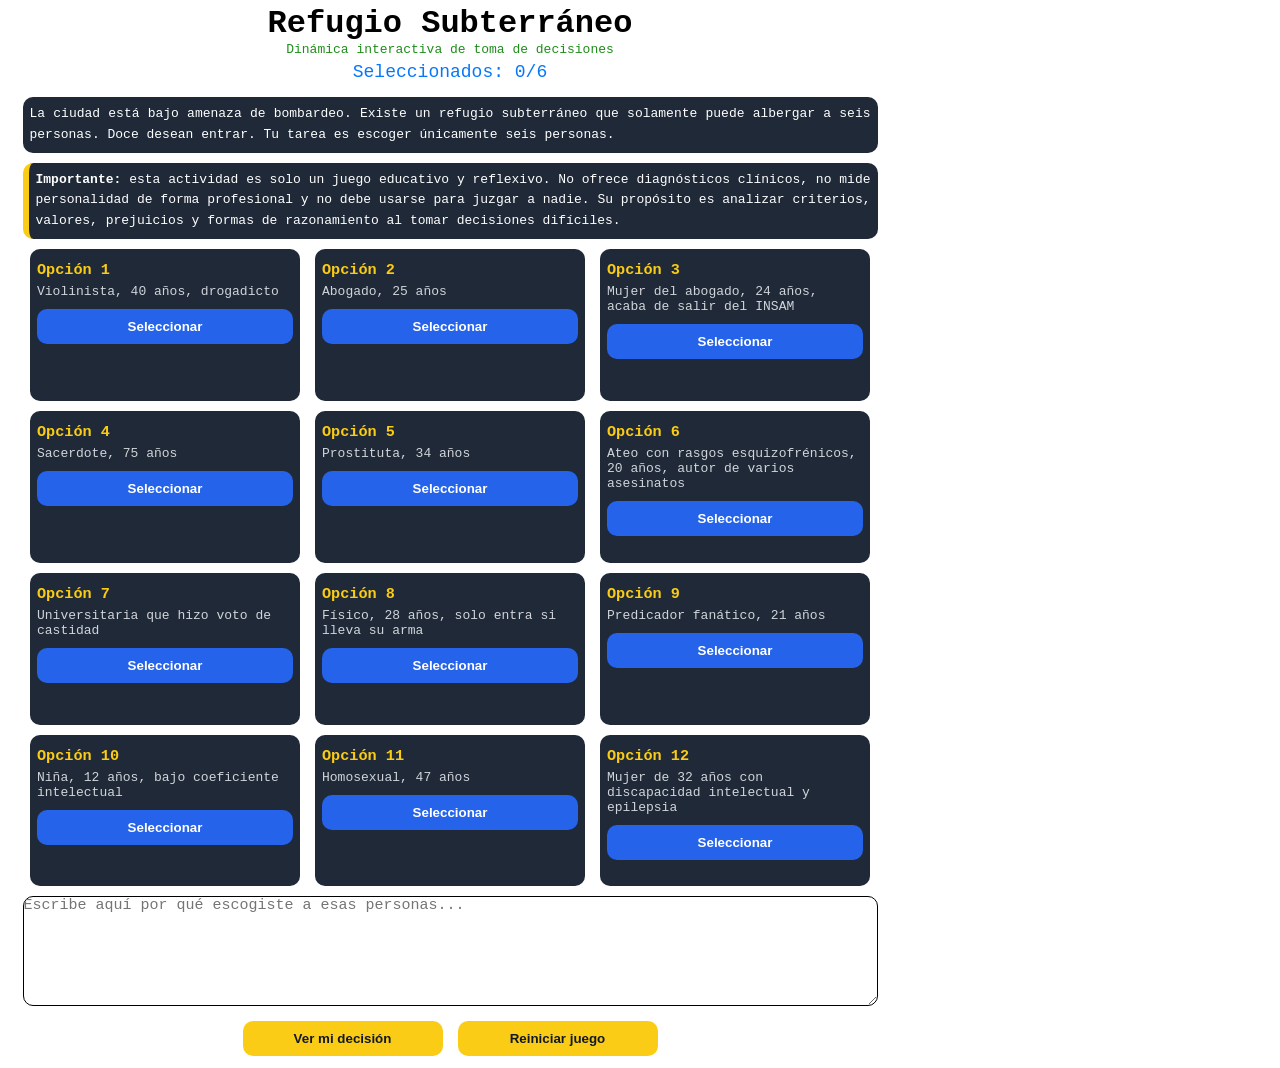
==== refugio.html @ 7399c71e "mejoras62" ====
<!DOCTYPE html>
<html lang="es">
<head>
  <meta charset="UTF-8" />
  <meta name="viewport" content="width=device-width, initial-scale=1.0" />
  <title>Refugio Subterráneo</title>

  <style>
    * {
      box-sizing: border-box;
      margin: 0;
      padding: 0;
    }

    body {
      font-family: monospace;
      color: white;
      max-width: 900px;
    }

    header {
      text-align: center;
      padding: 5px;
      background: #ffffff;
      p{color: #1e8d1a;}
    }

    header h1 {
      width: 100%;
      text-align: center;
      font-size: 32px;
      color: #000000;
      
    }

    .contador {
      margin: 5px;
      font-size: 18px;
      color: #0578fa;
    }

    main {
      width: 100%;
      margin: 0 auto;
      display: flex;
      flex-direction: column;
      justify-content: center;
      align-items: center;
    }

    .intro,
    .aviso {
      background: #1f2937;
      padding: 7px;
      border-radius: 10px;
      margin: 5px auto;
      width: 95%;
      line-height: 1.6;
      text-align: justify;
    }

    .aviso {
      border-left: 6px solid #facc15;
    }

    .personajes {
      display: flex;
      justify-content: center;
      justify-items: center;
      flex-wrap: wrap;
      align-items: center;
      width: 95%;   
    }

    .card {
      background: #1f2937;
      padding: 5px;
      border-radius: 10px;
      border: 2px solid transparent;
      transition: 0.3s;
      max-width: 95%;
      width: 270px;
      aspect-ratio: 16/9;
      margin: 5px auto;
    }

    .card.seleccionado {
      border-color: #22c55e;
      background: #064e3b;
    }

    .card h3 {
      margin: 5px auto;
      color: #facc15;
    }

    .card p {
      color: #d1d5db;
      margin: 5px auto;
    }

    button {
      width: 100%;
      padding: 10px;
      border: none;
      border-radius: 10px;
      cursor: pointer;
      background: #2563eb;
      color: white;
      font-weight: bold;
      margin: 5px auto;
    }

    button:hover {
      background: #1d4ed8;
    }

    .card.seleccionado button {
      background: #dc2626;
    }

    textarea {
      width: 95%;
      min-height: 110px;
      margin: 5px;
      border-radius: 10px;
      border: 1px solid;
      resize: vertical;
      font-size: 15px;
    }

    .acciones {
      margin: 5px;
      display: flex;
      gap: 15px;
      flex-wrap: wrap;
    }

    .acciones button {
      flex: 1;
      min-width: 200px;
      background: #facc15;
      color: #111827;
    }

    .resultado {
      margin: 5px;
      padding: 5px;
      background: #020617;
      border-radius: 10px;
      display: none;
      line-height: 1.6;
    }

    .perfil {
      margin: 5px;
      padding: 5px;
      background: #1f2937;
      border-radius: 10px;
      border-left: 6px solid #22c55e;
    }

    .barra {
      margin: 5px;
    }

    .barra span {
      display: block;
      margin: 5px;
    }

    .progreso {
      width: 100%;
      background: #374151;
      border-radius: 10px;
      overflow: hidden;
    }

    .relleno {
      height: 18px;
      background: #22c55e;
      width: 0%;
      text-align: right;
      padding-right: 5px;
      font-size: 12px;
      color: white;
      line-height: 18px;
    }

    ol li {
      margin-bottom: 8px;
    }
  </style>
</head>

<body>

  <header>
    <h1>Refugio Subterráneo</h1>
    <p>Dinámica interactiva de toma de decisiones</p>
    <div class="contador">Seleccionados: <span id="contador">0</span>/6</div>
  </header>

  <main>

    <section class="intro">
      <p>
        La ciudad está bajo amenaza de bombardeo. Existe un refugio subterráneo
        que solamente puede albergar a seis personas. Doce desean entrar.
        Tu tarea es escoger únicamente seis personas.
      </p>
    </section>

    <section class="aviso">
      <strong>Importante:</strong>
      esta actividad es solo un juego educativo y reflexivo. No ofrece diagnósticos
      clínicos, no mide personalidad de forma profesional y no debe usarse para
      juzgar a nadie. Su propósito es analizar criterios, valores, prejuicios y
      formas de razonamiento al tomar decisiones difíciles.
    </section>

    <section class="personajes" id="personajes"></section>

    <textarea id="justificacion" placeholder="Escribe aquí por qué escogiste a esas personas..."></textarea>

    <div class="acciones">
      <button onclick="verResultado()">Ver mi decisión</button>
      <button onclick="reiniciar()">Reiniciar juego</button>
    </div>

    <section class="resultado" id="resultado"></section>

  </main>

  <script>
    const personajes = [
      "Violinista, 40 años, drogadicto",
      "Abogado, 25 años",
      "Mujer del abogado, 24 años, acaba de salir del INSAM",
      "Sacerdote, 75 años",
      "Prostituta, 34 años",
      "Ateo con rasgos esquizofrénicos, 20 años, autor de varios asesinatos",
      "Universitaria que hizo voto de castidad",
      "Físico, 28 años, solo entra si lleva su arma",
      "Predicador fanático, 21 años",
      "Niña, 12 años, bajo coeficiente intelectual",
      "Homosexual, 47 años",
      "Mujer de 32 años con discapacidad intelectual y epilepsia"
    ];

    const significado = {
      "Violinista, 40 años, drogadicto": {
        humanitario: 2,
        idealista: 1
      },
      "Abogado, 25 años": {
        utilitarista: 2,
        pragmatico: 1
      },
      "Mujer del abogado, 24 años, acaba de salir del INSAM": {
        relacional: 2,
        humanitario: 1
      },
      "Sacerdote, 75 años": {
        idealista: 3
      },
      "Prostituta, 34 años": {
        humanitario: 2,
        igualitario: 1
      },
      "Ateo con rasgos esquizofrénicos, 20 años, autor de varios asesinatos": {
        humanitario: 1,
        pragmatico: 1
      },
      "Universitaria que hizo voto de castidad": {
        idealista: 2
      },
      "Físico, 28 años, solo entra si lleva su arma": {
        utilitarista: 3,
        pragmatico: 2
      },
      "Predicador fanático, 21 años": {
        idealista: 2
      },
      "Niña, 12 años, bajo coeficiente intelectual": {
        humanitario: 4
      },
      "Homosexual, 47 años": {
        humanitario: 2,
        igualitario: 2
      },
      "Mujer de 32 años con discapacidad intelectual y epilepsia": {
        humanitario: 4
      }
    };

    let seleccionados = [];

    const contenedor = document.getElementById("personajes");
    const contador = document.getElementById("contador");

    personajes.forEach((persona, index) => {
      const card = document.createElement("div");
      card.className = "card";

      card.innerHTML = `
        <h3>Opción ${index + 1}</h3>
        <p>${persona}</p>
        <button>Seleccionar</button>
      `;

      const boton = card.querySelector("button");

      boton.addEventListener("click", () => {
        if (seleccionados.includes(persona)) {
          seleccionados = seleccionados.filter(p => p !== persona);
          card.classList.remove("seleccionado");
          boton.textContent = "Seleccionar";
        } else {
          if (seleccionados.length >= 6) {
            alert("Solo puedes seleccionar 6 personas.");
            return;
          }

          seleccionados.push(persona);
          card.classList.add("seleccionado");
          boton.textContent = "Quitar";
        }

        contador.textContent = seleccionados.length;
      });

      contenedor.appendChild(card);
    });

    function calcularPerfil() {
      const perfiles = {
        humanitario: 0,
        utilitarista: 0,
        relacional: 0,
        idealista: 0,
        pragmatico: 0,
        igualitario: 0
      };

      seleccionados.forEach(persona => {
        const datos = significado[persona];

        for (let perfil in datos) {
          perfiles[perfil] += datos[perfil];
        }
      });

      return perfiles;
    }

    function obtenerPerfilDominante(perfiles) {
      return Object.keys(perfiles).reduce((a, b) =>
        perfiles[a] > perfiles[b] ? a : b
      );
    }

    function obtenerAnalisis(perfil) {
      const analisis = {
        humanitario: `
          <h3>Perfil Humanitario</h3>
          <p>
            Tus decisiones parecen orientarse hacia la protección de personas
            vulnerables. Este estilo suele valorar la dignidad humana, la
            compasión, la inclusión y la posibilidad de ofrecer ayuda.
          </p>
        `,
        utilitarista: `
          <h3>Perfil Utilitarista</h3>
          <p>
            Tus decisiones parecen orientarse hacia el beneficio colectivo.
            Este estilo prioriza quién podría aportar más a la supervivencia,
            la organización o la reconstrucción del grupo.
          </p>
        `,
        relacional: `
          <h3>Perfil Relacional</h3>
          <p>
            Tus decisiones parecen dar importancia a los vínculos afectivos.
            Este estilo considera el valor de la familia, la pareja, la lealtad
            y el acompañamiento emocional.
          </p>
        `,
        idealista: `
          <h3>Perfil Idealista</h3>
          <p>
            Tus decisiones parecen estar guiadas por valores, creencias,
            principios morales o espirituales. Este estilo suele fijarse en
            la conducta, la fe, la disciplina o la coherencia ética.
          </p>
        `,
        pragmatico: `
          <h3>Perfil Pragmático</h3>
          <p>
            Tus decisiones parecen basarse en la funcionalidad, la seguridad
            y la adaptación a la crisis. Este estilo evalúa riesgos,
            capacidades y consecuencias prácticas.
          </p>
        `,
        igualitario: `
          <h3>Perfil Igualitario</h3>
          <p>
            Tus decisiones parecen orientarse hacia la igualdad y la inclusión.
            Este estilo evita excluir personas por etiquetas sociales,
            orientación, condición o estigma.
          </p>
        `
      };

      return analisis[perfil];
    }

    function crearBarras(perfiles) {
      const maximo = Math.max(...Object.values(perfiles));

      let html = "<h3>Puntuación por estilo de razonamiento</h3>";

      for (let perfil in perfiles) {
        let porcentaje = maximo === 0 ? 0 : Math.round((perfiles[perfil] / maximo) * 100);

        html += `
          <div class="barra">
            <span>${perfil.toUpperCase()} - ${perfiles[perfil]} puntos</span>
            <div class="progreso">
              <div class="relleno" style="width:${porcentaje}%">${porcentaje}%</div>
            </div>
          </div>
        `;
      }

      return html;
    }

    function verResultado() {
      const resultado = document.getElementById("resultado");
      const justificacion = document.getElementById("justificacion").value;

      if (seleccionados.length < 6) {
        alert("Debes seleccionar exactamente 6 personas.");
        return;
      }

      const perfiles = calcularPerfil();
      const perfilDominante = obtenerPerfilDominante(perfiles);

      resultado.style.display = "block";

      resultado.innerHTML = `
        <h2>Tu selección final</h2>

        <ol>
          ${seleccionados.map(p => `<li>${p}</li>`).join("")}
        </ol>

        <h3>Tu justificación</h3>
        <p>${justificacion || "No escribiste justificación."}</p>

        <div class="perfil">
          ${obtenerAnalisis(perfilDominante)}
        </div>

        <div class="perfil">
          ${crearBarras(perfiles)}
        </div>

        <div class="perfil">
          <h3>Aviso importante</h3>
          <p>
            Este resultado no es un diagnóstico psicológico ni una evaluación
            clínica. Es una lectura educativa basada en las elecciones realizadas
            dentro del juego. Sirve para reflexionar sobre valores, prejuicios,
            prioridades y estilos de razonamiento.
          </p>
        </div>
      `;

      resultado.scrollIntoView({ behavior: "smooth" });
    }

    function reiniciar() {
      seleccionados = [];
      contador.textContent = 0;

      document.getElementById("resultado").style.display = "none";
      document.getElementById("justificacion").value = "";

      document.querySelectorAll(".card").forEach(card => {
        card.classList.remove("seleccionado");
        card.querySelector("button").textContent = "Seleccionar";
      });
    }
  </script>

</body>
</html>
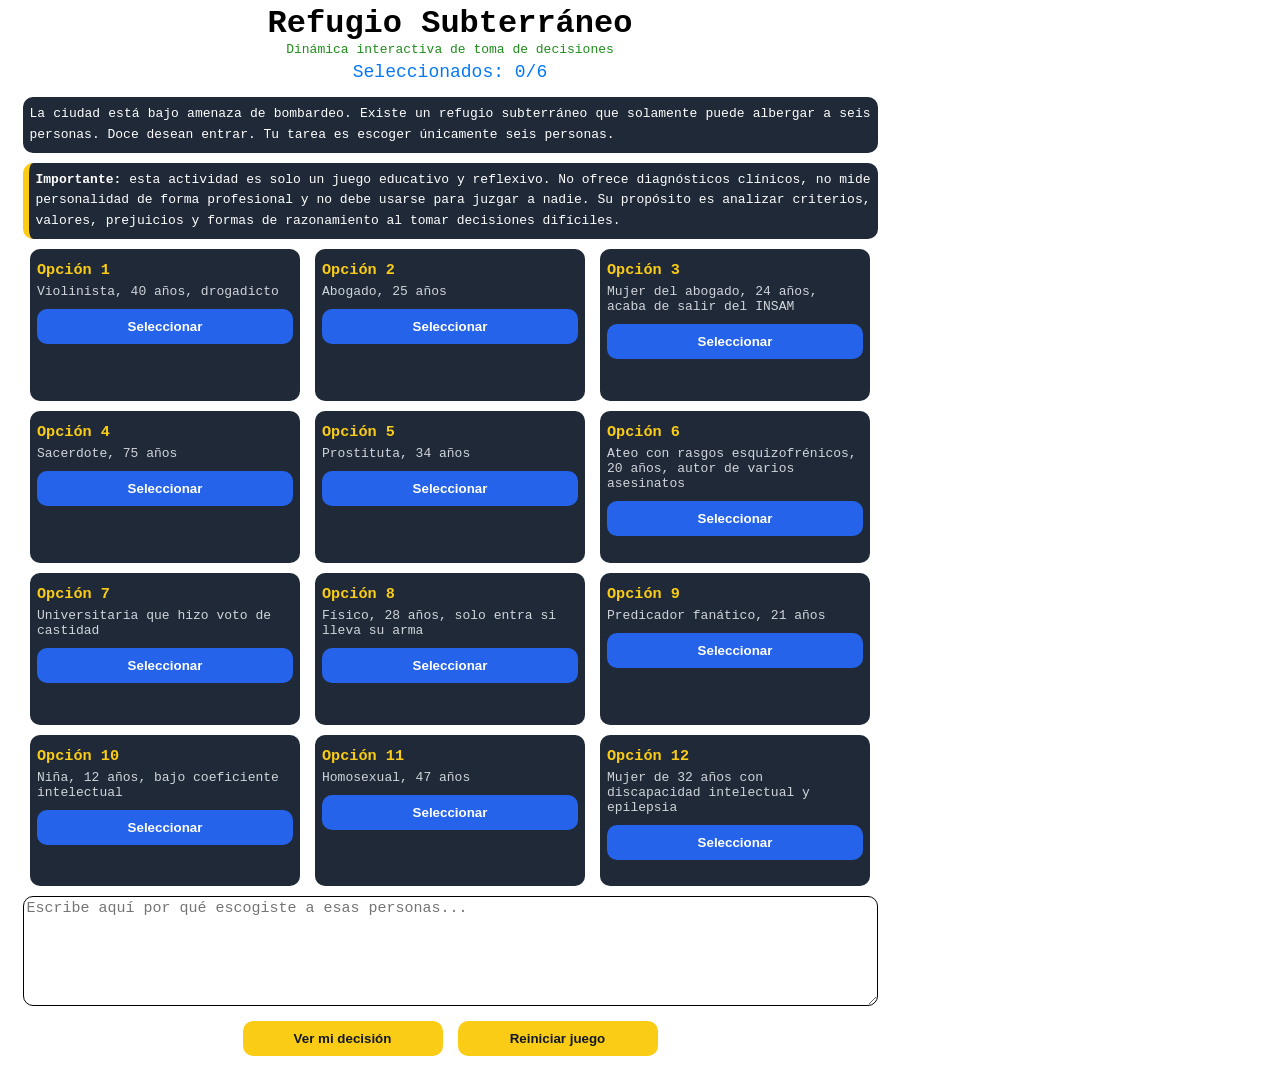
==== commit ecf72048: "terminar" ====
--- a/refugio.html
+++ b/refugio.html
@@ -127,6 +127,7 @@
       border: 1px solid;
       resize: vertical;
       font-size: 15px;
+      Padding: 3px;
     }
 
     .acciones {
@@ -497,4 +498,4 @@
   </script>
 
 </body>
-</html>+</html>
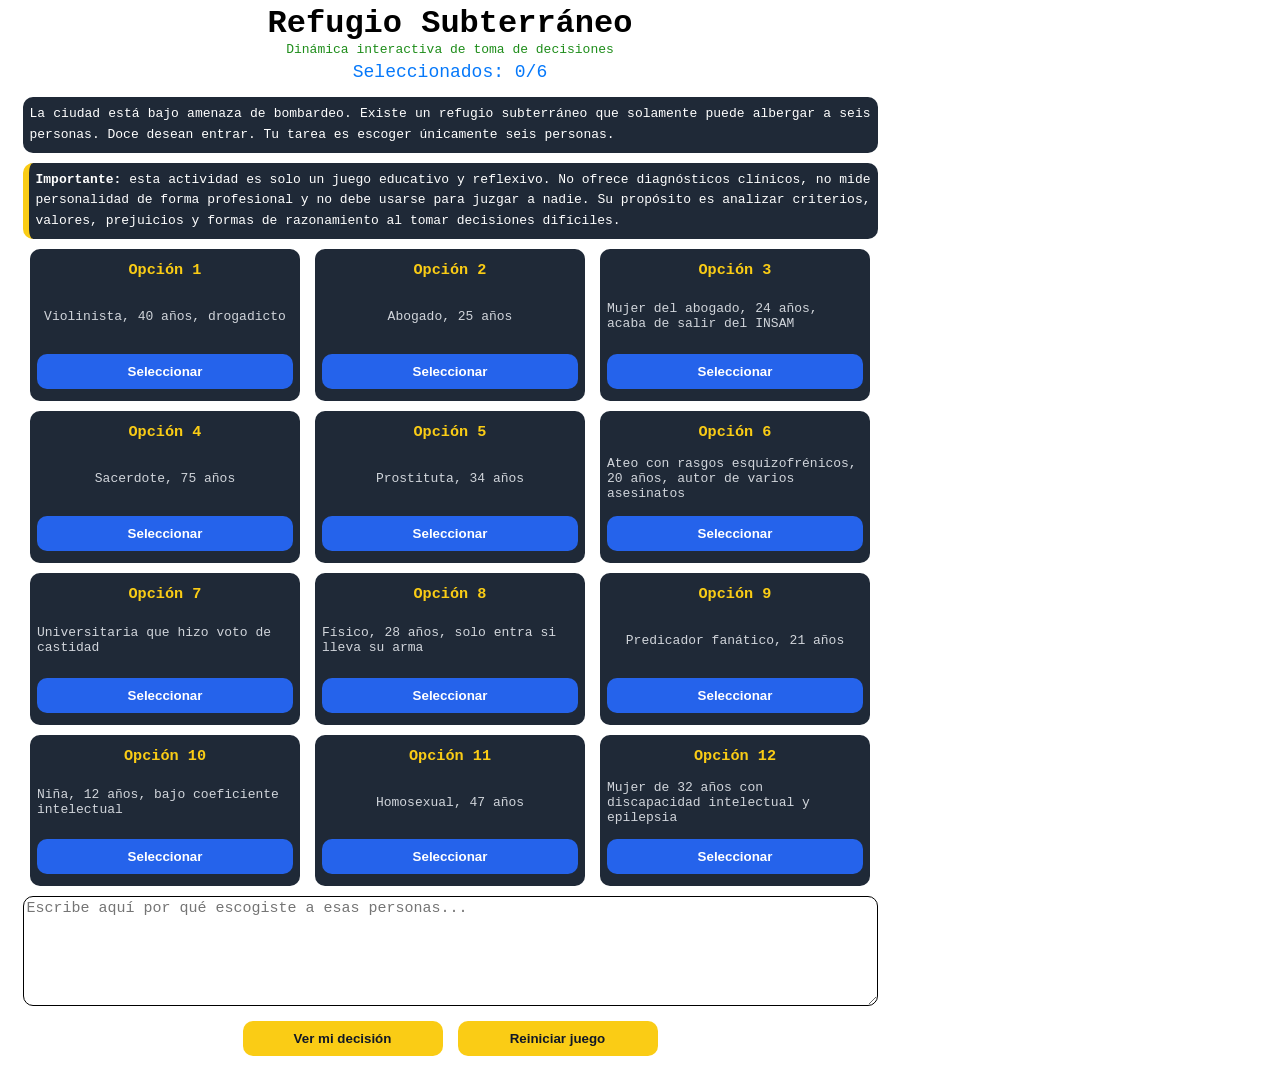
==== commit d42817b1: "mejoras64" ====
--- a/refugio.html
+++ b/refugio.html
@@ -82,6 +82,9 @@
       width: 270px;
       aspect-ratio: 16/9;
       margin: 5px auto;
+      display: flex;
+      flex-direction: column;
+      justify-content: space-between;
     }
 
     .card.seleccionado {
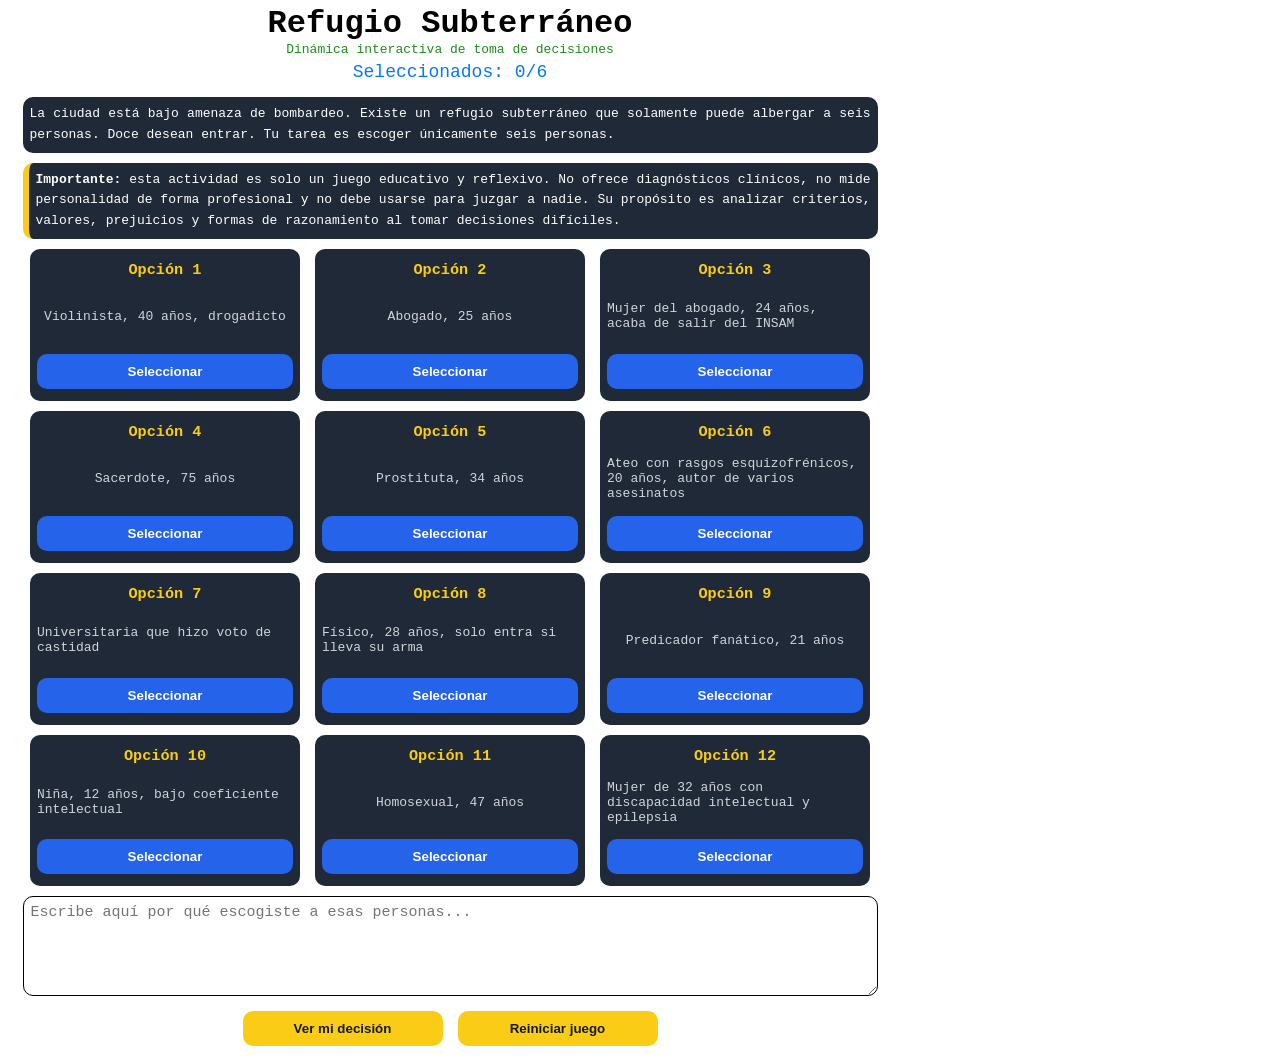
==== commit 4c0f7bc0: "mejoras70" ====
--- a/refugio.html
+++ b/refugio.html
@@ -124,13 +124,13 @@
 
     textarea {
       width: 95%;
-      min-height: 110px;
+      min-height: 100px;
       margin: 5px;
       border-radius: 10px;
       border: 1px solid;
       resize: vertical;
       font-size: 15px;
-      Padding: 3px;
+      Padding: 7px;
     }
 
     .acciones {
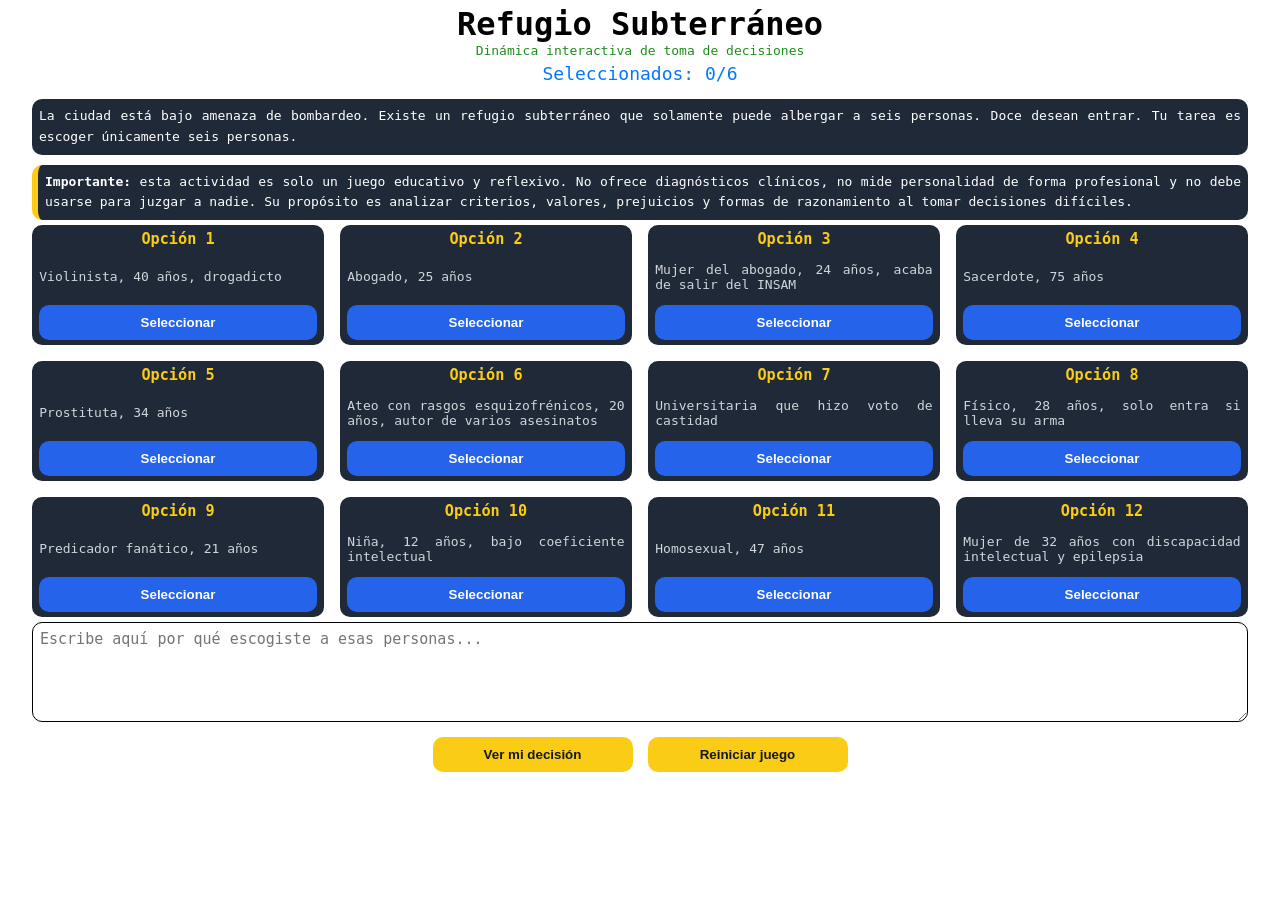
==== commit ebe11634: "mejoras76" ====
--- a/refugio.html
+++ b/refugio.html
@@ -1,5 +1,6 @@
 <!DOCTYPE html>
 <html lang="es">
+
 <head>
   <meta charset="UTF-8" />
   <meta name="viewport" content="width=device-width, initial-scale=1.0" />
@@ -15,14 +16,16 @@
     body {
       font-family: monospace;
       color: white;
-      max-width: 900px;
     }
 
     header {
       text-align: center;
       padding: 5px;
       background: #ffffff;
-      p{color: #1e8d1a;}
+
+      p {
+        color: #1e8d1a;
+      }
     }
 
     header h1 {
@@ -30,7 +33,7 @@
       text-align: center;
       font-size: 32px;
       color: #000000;
-      
+
     }
 
     .contador {
@@ -64,27 +67,20 @@
     }
 
     .personajes {
-      display: flex;
-      justify-content: center;
-      justify-items: center;
-      flex-wrap: wrap;
-      align-items: center;
-      width: 95%;   
+      width: 95%;
+      display: grid;
+      grid-template-columns: repeat(4, 1fr);
+      gap: 1rem;
     }
 
     .card {
+      min-height: 120px;
       background: #1f2937;
-      padding: 5px;
-      border-radius: 10px;
-      border: 2px solid transparent;
-      transition: 0.3s;
-      max-width: 95%;
-      width: 270px;
-      aspect-ratio: 16/9;
-      margin: 5px auto;
       display: flex;
       flex-direction: column;
       justify-content: space-between;
+      align-items: center;
+      border-radius: 10px;
     }
 
     .card.seleccionado {
@@ -100,10 +96,12 @@
     .card p {
       color: #d1d5db;
       margin: 5px auto;
+      width: 95%;
+      text-align: justify;
     }
 
     button {
-      width: 100%;
+      width: 95%;
       padding: 10px;
       border: none;
       border-radius: 10px;
@@ -193,6 +191,24 @@
 
     ol li {
       margin-bottom: 8px;
+    }
+
+    @media (max-width: 1024px) {
+      .personajes {
+        grid-template-columns: repeat(3, 1fr);
+      }
+    }
+
+    @media (max-width: 768px) {
+      .personajes {
+        grid-template-columns: repeat(2, 1fr);
+      }
+    }
+
+    @media (max-width: 480px) {
+      .personajes {
+        grid-template-columns: 1fr;
+      }
     }
   </style>
 </head>
@@ -501,4 +517,5 @@
   </script>
 
 </body>
-</html>
+
+</html>
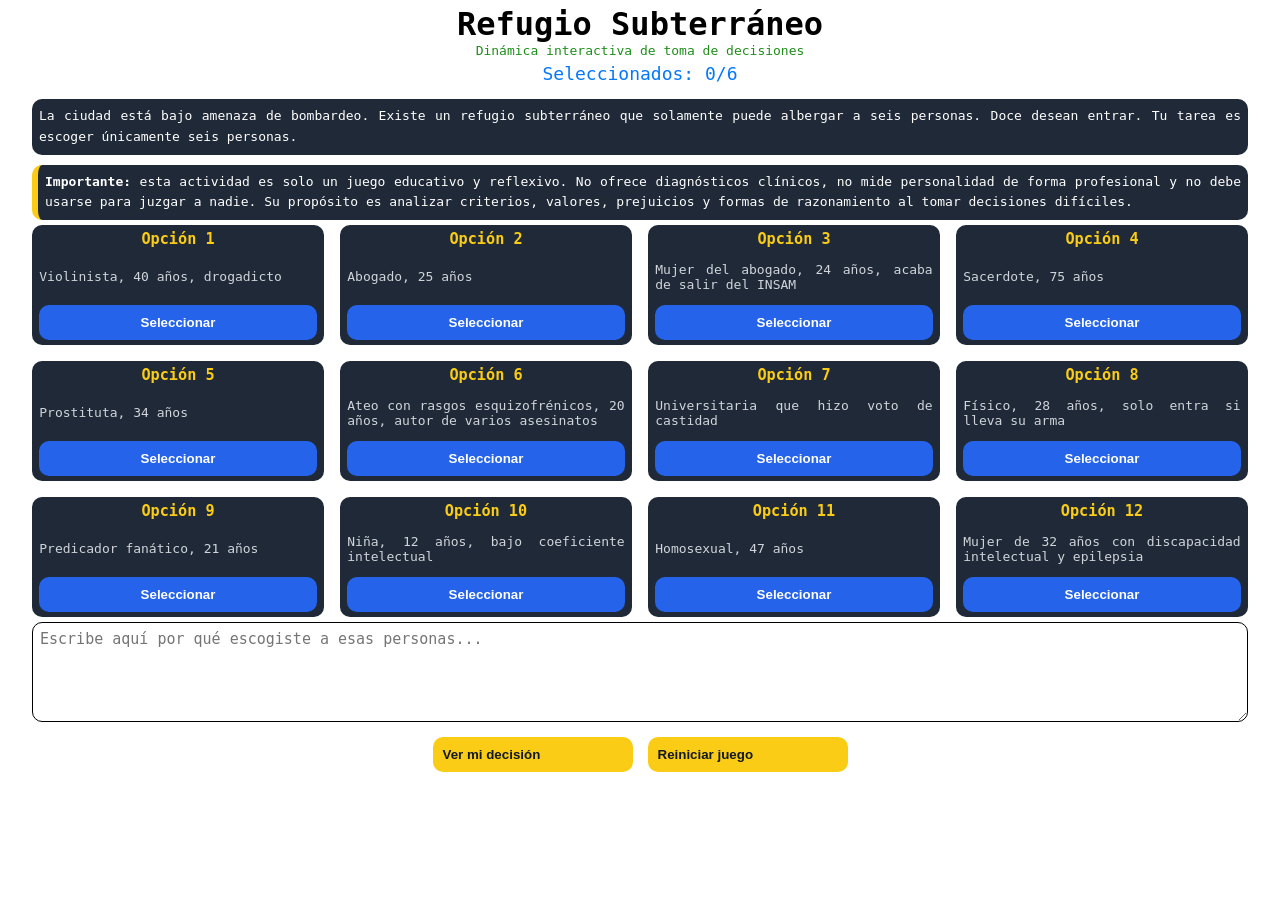
==== commit c50ad98e: "nuevo11" ====
--- a/refugio.html
+++ b/refugio.html
@@ -62,7 +62,8 @@
       text-align: justify;
     }
 
-    .aviso {
+    .aviso,
+    .aviso2 {
       border-left: 6px solid #facc15;
     }
 
@@ -143,23 +144,28 @@
       min-width: 200px;
       background: #facc15;
       color: #111827;
+      display: flex;
+      align-items: center;
     }
 
     .resultado {
       margin: 5px;
       padding: 5px;
-      background: #020617;
       border-radius: 10px;
       display: none;
       line-height: 1.6;
-    }
-
-    .perfil {
+      color: #1f2937;
+      width: 95%;
+    }
+
+    .perfil,
+    .justificacion {
       margin: 5px;
       padding: 5px;
       background: #1f2937;
       border-radius: 10px;
       border-left: 6px solid #22c55e;
+      color: #d1d5db;
     }
 
     .barra {
@@ -189,8 +195,23 @@
       line-height: 18px;
     }
 
-    ol li {
-      margin-bottom: 8px;
+    ol {
+      margin: 5px 0;
+      padding-left: 30px;
+      /* espacio para la numeración */
+      background: #1f2937;
+      border-radius: 10px;
+      color: #ffffff;
+      width: 100%;
+      box-sizing: border-box;
+      overflow-wrap: break-word;
+    }
+
+    li {
+      margin: 5px 0;
+      color: #d1d5db;
+      word-wrap: break-word;
+      overflow-wrap: break-word;
     }
 
     @media (max-width: 1024px) {
@@ -477,8 +498,10 @@
           ${seleccionados.map(p => `<li>${p}</li>`).join("")}
         </ol>
 
-        <h3>Tu justificación</h3>
-        <p>${justificacion || "No escribiste justificación."}</p>
+        <div class="justificacion">
+          <h3>Justificación personal</h3>
+          <p>${justificacion || "No se proporcionó justificación."}</p>
+        </div>
 
         <div class="perfil">
           ${obtenerAnalisis(perfilDominante)}
@@ -488,7 +511,7 @@
           ${crearBarras(perfiles)}
         </div>
 
-        <div class="perfil">
+        <div class="perfil aviso2">
           <h3>Aviso importante</h3>
           <p>
             Este resultado no es un diagnóstico psicológico ni una evaluación
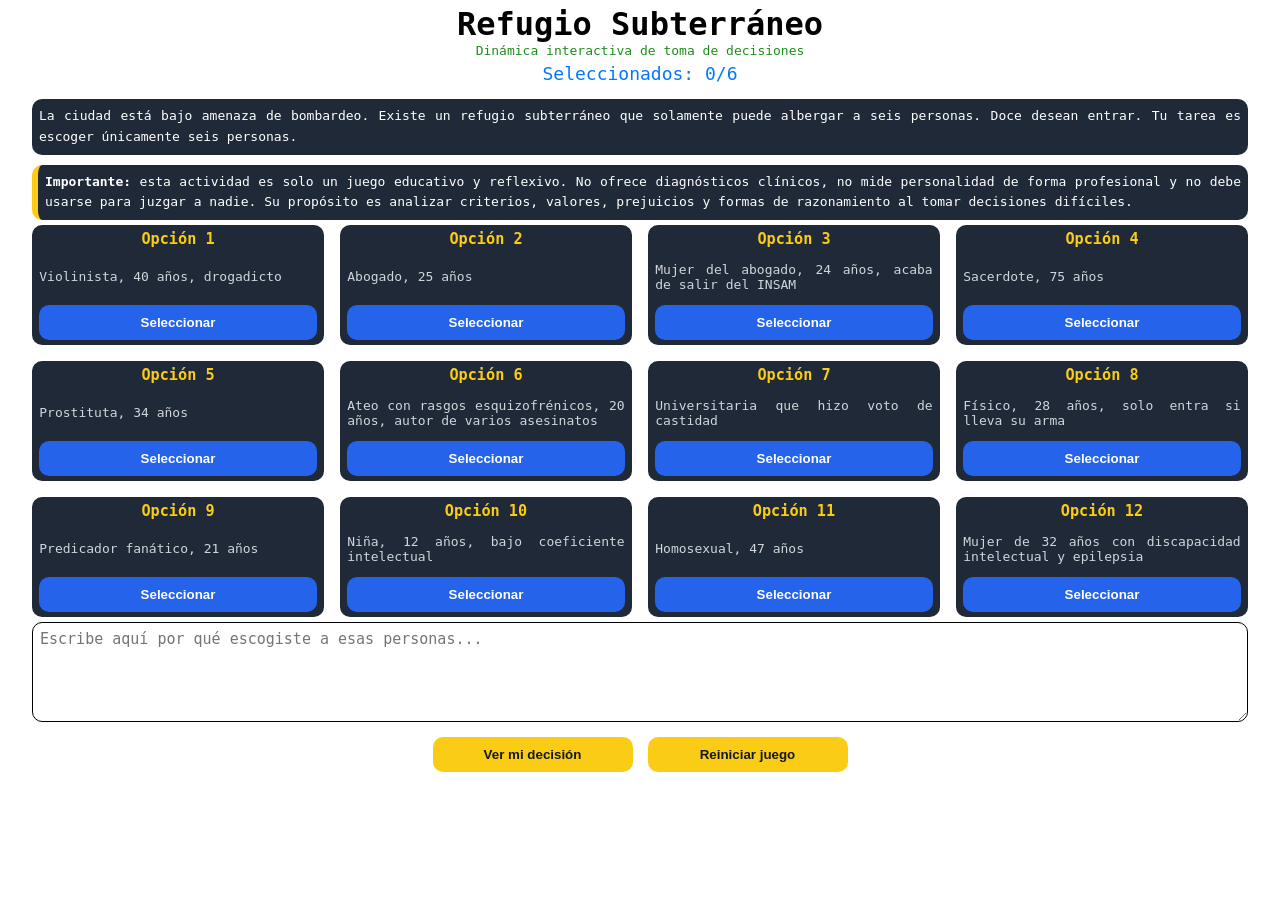
==== commit 787ca29a: "nuevo12" ====
--- a/refugio.html
+++ b/refugio.html
@@ -62,8 +62,7 @@
       text-align: justify;
     }
 
-    .aviso,
-    .aviso2 {
+    .aviso {
       border-left: 6px solid #facc15;
     }
 
@@ -111,6 +110,7 @@
       color: white;
       font-weight: bold;
       margin: 5px auto;
+      text-align: center;
     }
 
     button:hover {
@@ -135,17 +135,21 @@
     .acciones {
       margin: 5px;
       display: flex;
+      justify-content: center;
+      align-items: center;
       gap: 15px;
       flex-wrap: wrap;
     }
 
-    .acciones button {
+    .btn {
       flex: 1;
       min-width: 200px;
       background: #facc15;
       color: #111827;
-      display: flex;
-      align-items: center;
+    }
+
+    .btn:hover {
+      background: #eab308;
     }
 
     .resultado {
@@ -158,6 +162,14 @@
       width: 95%;
     }
 
+    .titulor {
+      text-align: center;
+      background: #1f2937;
+      color: #d1d5db;
+      padding: 5px;
+      border-radius: 10px;
+    }
+
     .perfil,
     .justificacion {
       margin: 5px;
@@ -165,6 +177,15 @@
       background: #1f2937;
       border-radius: 10px;
       border-left: 6px solid #22c55e;
+      color: #d1d5db;
+    }
+
+    .aviso2 {
+      margin: 5px;
+      padding: 5px;
+      background: #1f2937;
+      border-radius: 10px;
+      border-left: 6px solid #facc15;
       color: #d1d5db;
     }
 
@@ -197,6 +218,7 @@
 
     ol {
       margin: 5px 0;
+      border-left: 6px solid #22c55e;
       padding-left: 30px;
       /* espacio para la numeración */
       background: #1f2937;
@@ -265,8 +287,8 @@
     <textarea id="justificacion" placeholder="Escribe aquí por qué escogiste a esas personas..."></textarea>
 
     <div class="acciones">
-      <button onclick="verResultado()">Ver mi decisión</button>
-      <button onclick="reiniciar()">Reiniciar juego</button>
+      <button class="btn" onclick="verResultado()">Ver mi decisión</button>
+      <button class="btn" onclick="reiniciar()">Reiniciar juego</button>
     </div>
 
     <section class="resultado" id="resultado"></section>
@@ -492,7 +514,7 @@
       resultado.style.display = "block";
 
       resultado.innerHTML = `
-        <h2>Tu selección final</h2>
+        <h2 class="titulor">Tu selección final</h2>
 
         <ol>
           ${seleccionados.map(p => `<li>${p}</li>`).join("")}
@@ -511,7 +533,7 @@
           ${crearBarras(perfiles)}
         </div>
 
-        <div class="perfil aviso2">
+        <div class="aviso2">
           <h3>Aviso importante</h3>
           <p>
             Este resultado no es un diagnóstico psicológico ni una evaluación
